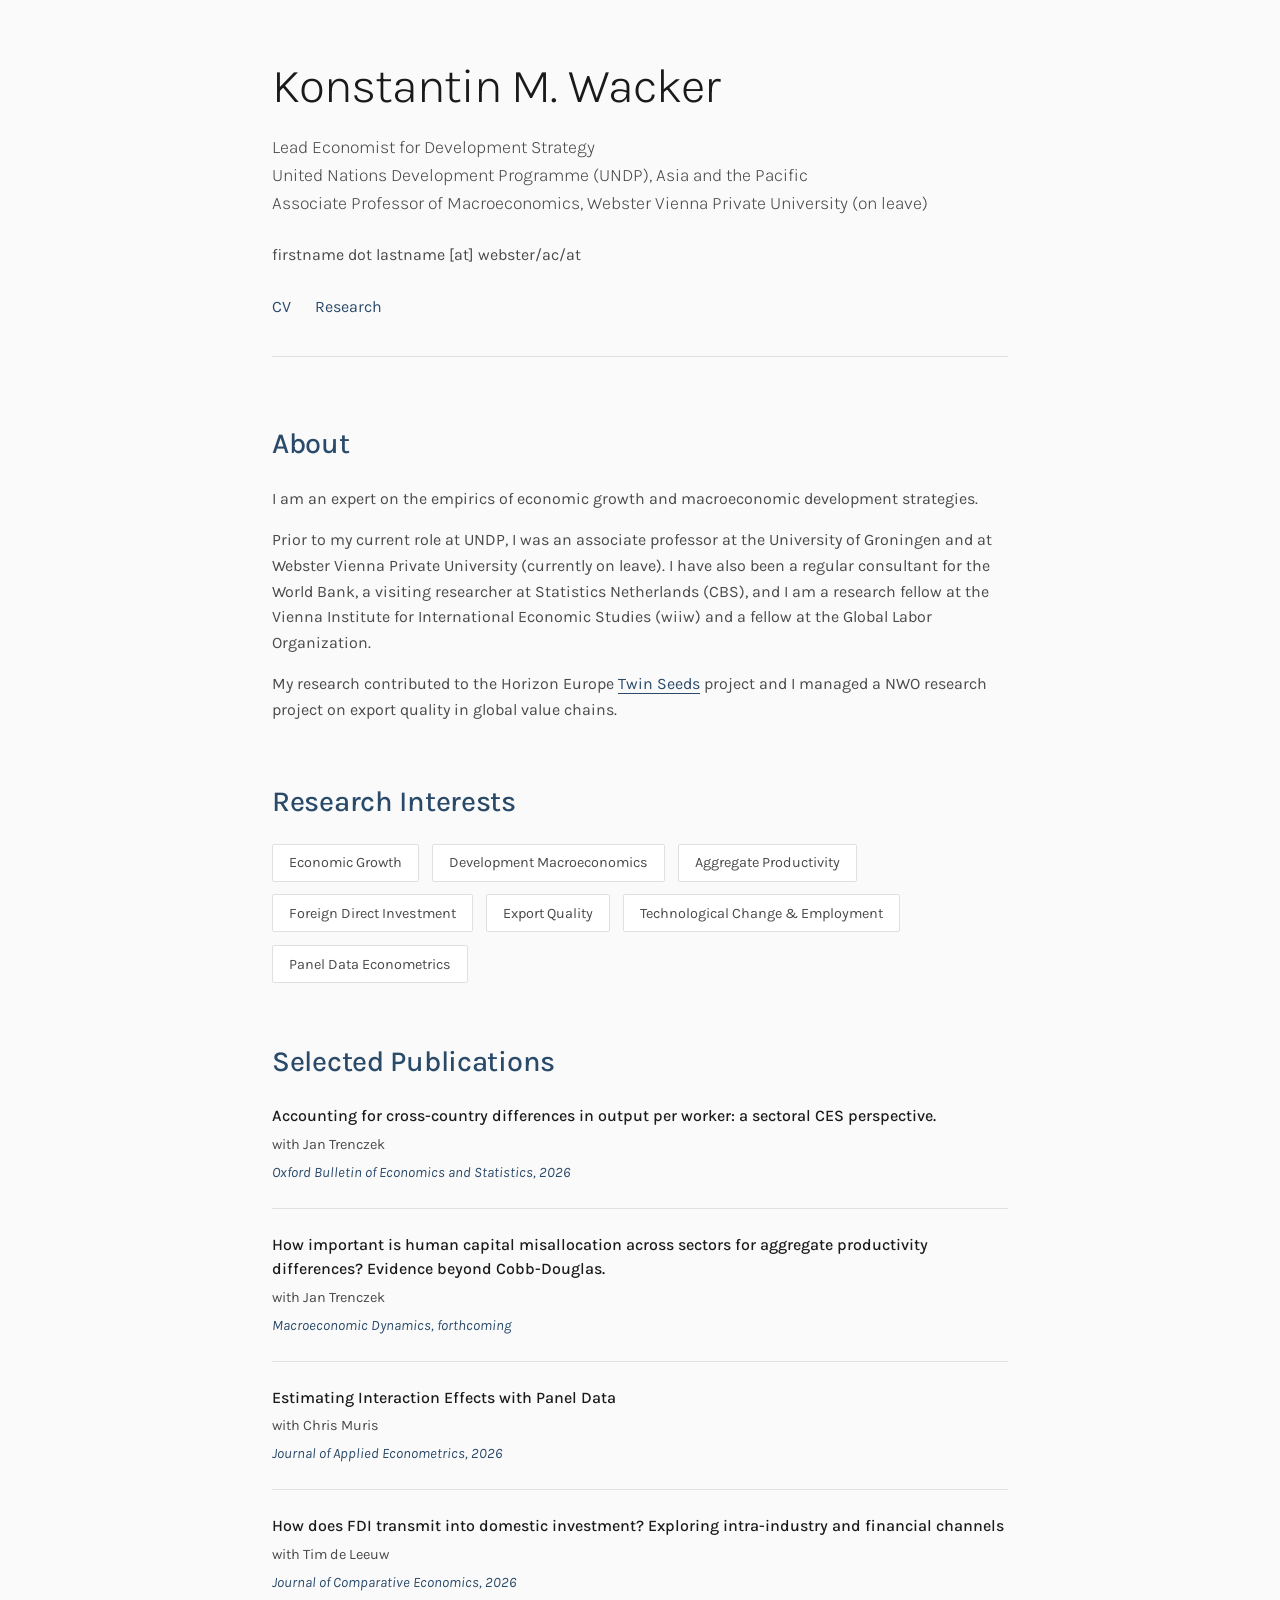
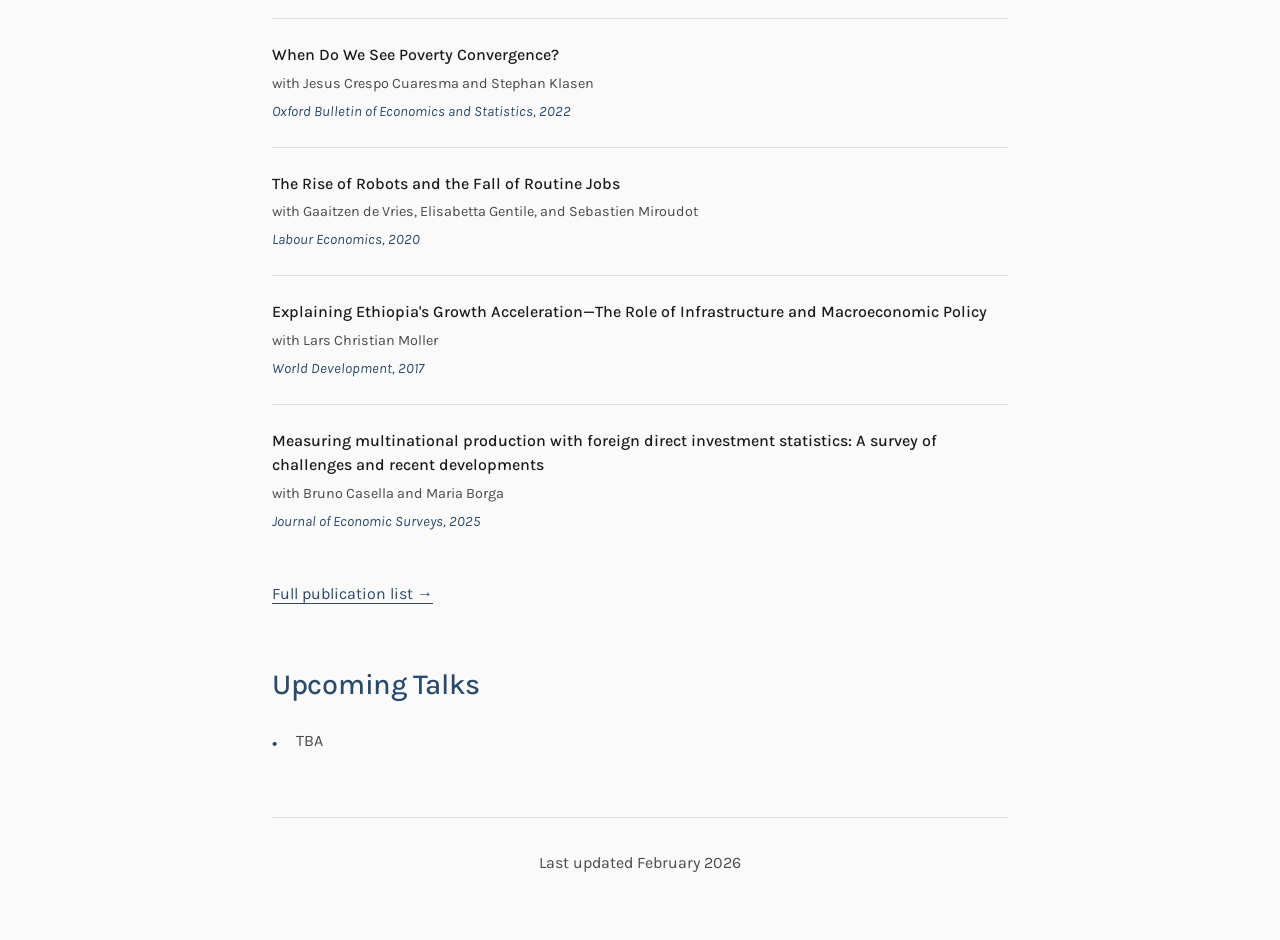
==== index.html @ 900f0b7d "Add files via upload" ====
<!DOCTYPE html>
<html lang="en">
<head>
    <meta charset="UTF-8">
    <meta name="viewport" content="width=device-width, initial-scale=1.0">
    <title>Konstantin M. Wacker</title>
    <link rel="preconnect" href="https://fonts.googleapis.com">
    <link rel="preconnect" href="https://fonts.gstatic.com" crossorigin>
    <link href="https://fonts.googleapis.com/css2?family=Cormorant+Garamond:wght@300;400;600&family=Karla:wght@300;400;500&display=swap" rel="stylesheet">
    <link rel="stylesheet" href="style.css">
</head>
<body>
    <div class="container">
        <header>
            <h1><a href="index.html">Konstantin M. Wacker</a></h1>
            <p class="subtitle">Lead Economist for Development Strategy <br>
            United Nations Development Programme (UNDP), Asia and the Pacific <br>
            Associate Professor of Macroeconomics, Webster Vienna Private University (on leave) </p>
            <div class="contact">
               <p>firstname dot lastname [at] webster/ac/at</p>
            </div>
            <div class="nav-links">
                <a href="https://drive.google.com/file/d/1jr-Sk6DHHPywopRSo8R8QzsmvuwrAc0S/view" target="_blank">CV</a>
                <a href="research.html">Research</a>
            </div>
        </header>

        <section>
            <h2>About</h2>
            <p> I am an expert on the empirics of economic growth and macroeconomic development strategies.</p>

            <p> Prior to my current role at UNDP, I was an associate professor at the University of Groningen and at Webster Vienna Private University (currently on leave). I have also been a regular consultant for the World Bank, a visiting researcher at Statistics Netherlands (CBS), and I am a research fellow at the Vienna Institute for International Economic Studies (wiiw) and a fellow at the Global Labor Organization.</p>

            <p>My research contributed to the Horizon Europe <a class="text-link" href="https://twinseeds.eu/" target="_blank">Twin Seeds</a> project and I managed a NWO research project on export quality in global value chains.</p>
        </section>

        <section>
            <h2>Research Interests</h2>
            <div class="research-interests">
                <a class="tag" href="research.html#growth">Economic Growth</a>
                <a class="tag" href="research.html#growth">Development Macroeconomics</a>
                <a class="tag" href="research.html#growth">Aggregate Productivity</a>
                <a class="tag" href="research.html#fdi">Foreign Direct Investment</a>
                <a class="tag" href="research.html#export">Export Quality</a>
                <a class="tag" href="research.html#growth">Technological Change &amp; Employment</a>
                <a class="tag" href="research.html#econometrics">Panel Data Econometrics</a>
            </div>
        </section>

        <section>
            <h2>Selected Publications</h2>
            <ul class="publications">
                <li>
                    <a class="pub-link" href="https://doi.org/10.1111/obes.70021" target="_blank" rel="noopener noreferrer">
                        <div class="pub-title">Accounting for cross-country differences in output per worker: a sectoral CES perspective.</div>
                        <div class="pub-authors">with Jan Trenczek</div>
                        <div class="pub-venue">Oxford Bulletin of Economics and Statistics, 2026</div>
                    </a>
                </li>
                <li>
                    <a class="pub-link" href="https://doi.org/10.1017/S1365100526101345" target="_blank" rel="noopener noreferrer">
                        <div class="pub-title">How important is human capital misallocation across sectors for aggregate productivity differences? Evidence beyond Cobb-Douglas.</div>
                        <div class="pub-authors">with Jan Trenczek</div>
                        <div class="pub-venue">Macroeconomic Dynamics, forthcoming</div>
                    </a>
                </li>
                <li>
                    <a class="pub-link" href="https://doi.org/10.1002/jae.70040" target="_blank" rel="noopener noreferrer">
                        <div class="pub-title">Estimating Interaction Effects with Panel Data</div>
                        <div class="pub-authors">with Chris Muris</div>
                        <div class="pub-venue">Journal of Applied Econometrics, 2026</div>
                    </a>
                </li>
                <li>
                    <a class="pub-link" href="https://doi.org/10.1016/j.jce.2026.01.004" target="_blank" rel="noopener noreferrer">
                        <div class="pub-title">How does FDI transmit into domestic investment? Exploring intra-industry and financial channels</div>
                        <div class="pub-authors">with Tim de Leeuw</div>
                        <div class="pub-venue">Journal of Comparative Economics, 2026</div>
                    </a>
                </li>
                <li>
                    <div class="pub-title">When Do We See Poverty Convergence?</div>
                    <div class="pub-authors">with Jesus Crespo Cuaresma and Stephan Klasen</div>
                    <div class="pub-venue">Oxford Bulletin of Economics and Statistics, 2022</div>
                </li>
                <li>
                    <div class="pub-title">The Rise of Robots and the Fall of Routine Jobs</div>
                    <div class="pub-authors">with Gaaitzen de Vries, Elisabetta Gentile, and Sebastien Miroudot</div>
                    <div class="pub-venue">Labour Economics, 2020</div>
                </li>
                <li>
                    <div class="pub-title">Explaining Ethiopia's Growth Acceleration—The Role of Infrastructure and Macroeconomic Policy</div>
                    <div class="pub-authors">with Lars Christian Moller</div>
                    <div class="pub-venue">World Development, 2017</div>
                </li>
                <li>
                    <div class="pub-title">Measuring multinational production with foreign direct investment statistics: A survey of challenges and recent developments</div>
                    <div class="pub-authors">with Bruno Casella and Maria Borga</div>
                    <div class="pub-venue">Journal of Economic Surveys, 2025</div>
                </li>
            </ul>
            <p style="margin-top: 1.5rem;"><a class="text-link" href="research.html">Full publication list →</a></p>
        </section>

        <section>
            <h2>Upcoming Talks</h2>
            <ul class="talks-list">
                <li>TBA</li>
            </ul>
        </section>

        <footer>
            <p>Last updated February 2026</p>
        </footer>
    </div>
</body>
</html>
---- style.css ----
:root {
    --color-text: #1a1a1a;
    --color-text-light: #4a4a4a;
    --color-accent: #2a4a6a;
    --color-border: #e0e0e0;
    --color-bg: #fafafa;
    --font-sans: 'Karla', sans-serif;
}

* { margin: 0; padding: 0; box-sizing: border-box; }

html { scroll-behavior: smooth; }

body {
    font-family: var(--font-sans);
    color: var(--color-text);
    line-height: 1.6;
    background: var(--color-bg);
    overflow-x: hidden;
}

.container {
    max-width: 800px;
    margin: 0 auto;
    padding: 3rem 2rem;
    animation: fadeIn 0.8s ease-out;
}

@keyframes fadeIn {
    from { opacity: 0; transform: translateY(20px); }
    to { opacity: 1; transform: translateY(0); }
}
@keyframes slideDown {
    from { opacity: 0; transform: translateY(-30px); }
    to { opacity: 1; transform: translateY(0); }
}
@keyframes fadeInUp {
    from { opacity: 0; transform: translateY(30px); }
    to { opacity: 1; transform: translateY(0); }
}

header {
    margin-bottom: 4rem;
    padding-bottom: 2rem;
    border-bottom: 1px solid var(--color-border);
    animation: slideDown 0.8s ease-out 0.2s both;
}

h1 {
    font-size: 3rem;
    font-weight: 300;
    letter-spacing: -0.02em;
    margin-bottom: 0.5rem;
}

h1 a { color: inherit; text-decoration: none; }

.subtitle {
    font-size: 1.1rem;
    font-weight: 300;
    color: var(--color-text-light);
    margin-bottom: 1.5rem;
}

.contact {
    font-size: 0.95rem;
    color: var(--color-text-light);
    line-height: 1.8;
}

section {
    margin-bottom: 3.5rem;
    animation: fadeInUp 0.8s ease-out both;
    scroll-margin-top: 2rem;
}
section:nth-child(2) { animation-delay: 0.3s; }
section:nth-child(3) { animation-delay: 0.4s; }
section:nth-child(4) { animation-delay: 0.5s; }
section:nth-child(5) { animation-delay: 0.6s; }

h2 {
    font-size: 1.8rem;
    font-weight: 500;
    margin-bottom: 1.2rem;
    color: var(--color-accent);
    letter-spacing: -0.01em;
}

p {
    margin-bottom: 1rem;
    color: var(--color-text-light);
    font-size: 1rem;
}

.text-link {
    color: var(--color-accent);
    text-decoration: none;
    border-bottom: 1px solid var(--color-accent);
}

.research-interests {
    display: flex;
    flex-wrap: wrap;
    gap: 0.8rem;
    margin-top: 1rem;
}

.tag {
    padding: 0.4rem 1rem;
    background: white;
    border: 1px solid var(--color-border);
    border-radius: 2px;
    font-size: 0.9rem;
    color: var(--color-text-light);
    text-decoration: none;
    transition: all 0.3s ease;
}
.tag:hover {
    border-color: var(--color-accent);
    color: var(--color-accent);
    transform: translateY(-2px);
}

.publications { list-style: none; }

.publications li {
    margin-bottom: 1.5rem;
    padding-bottom: 1.5rem;
    border-bottom: 1px solid var(--color-border);
    transition: transform 0.3s ease;
}
.publications li:last-child { border-bottom: none; }
.publications li:hover { transform: translateX(5px); }

.pub-link { text-decoration: none; color: inherit; display: block; }
.pub-title { font-weight: 500; color: var(--color-text); margin-bottom: 0.3rem; line-height: 1.5; }
.pub-authors { font-size: 0.9rem; color: var(--color-text-light); margin-bottom: 0.3rem; }
.pub-venue { font-size: 0.9rem; color: var(--color-accent); font-style: italic; }

.talks-list { list-style: none; }
.talks-list li {
    margin-bottom: 1rem;
    padding-left: 1.5rem;
    position: relative;
    color: var(--color-text-light);
}
.talks-list li::before {
    content: "•";
    position: absolute;
    left: 0;
    color: var(--color-accent);
    font-size: 1.2rem;
    line-height: 1.6;
}

.nav-links {
    display: flex;
    gap: 1.5rem;
    margin-top: 1.5rem;
    flex-wrap: wrap;
}
.nav-links a {
    color: var(--color-accent);
    text-decoration: none;
    font-weight: 400;
    padding-bottom: 2px;
    border-bottom: 2px solid transparent;
    transition: border-color 0.3s ease;
}
.nav-links a:hover,
.nav-links a.active { border-bottom-color: var(--color-accent); }

footer {
    margin-top: 4rem;
    padding-top: 2rem;
    border-top: 1px solid var(--color-border);
    text-align: center;
    font-size: 0.85rem;
    color: var(--color-text-light);
    opacity: 0;
    animation: fadeIn 0.8s ease-out 0.8s both;
}

@media (max-width: 768px) {
    h1 { font-size: 2.2rem; }
    .container { padding: 2rem 1.5rem; }
}

::selection { background: var(--color-accent); color: white; }
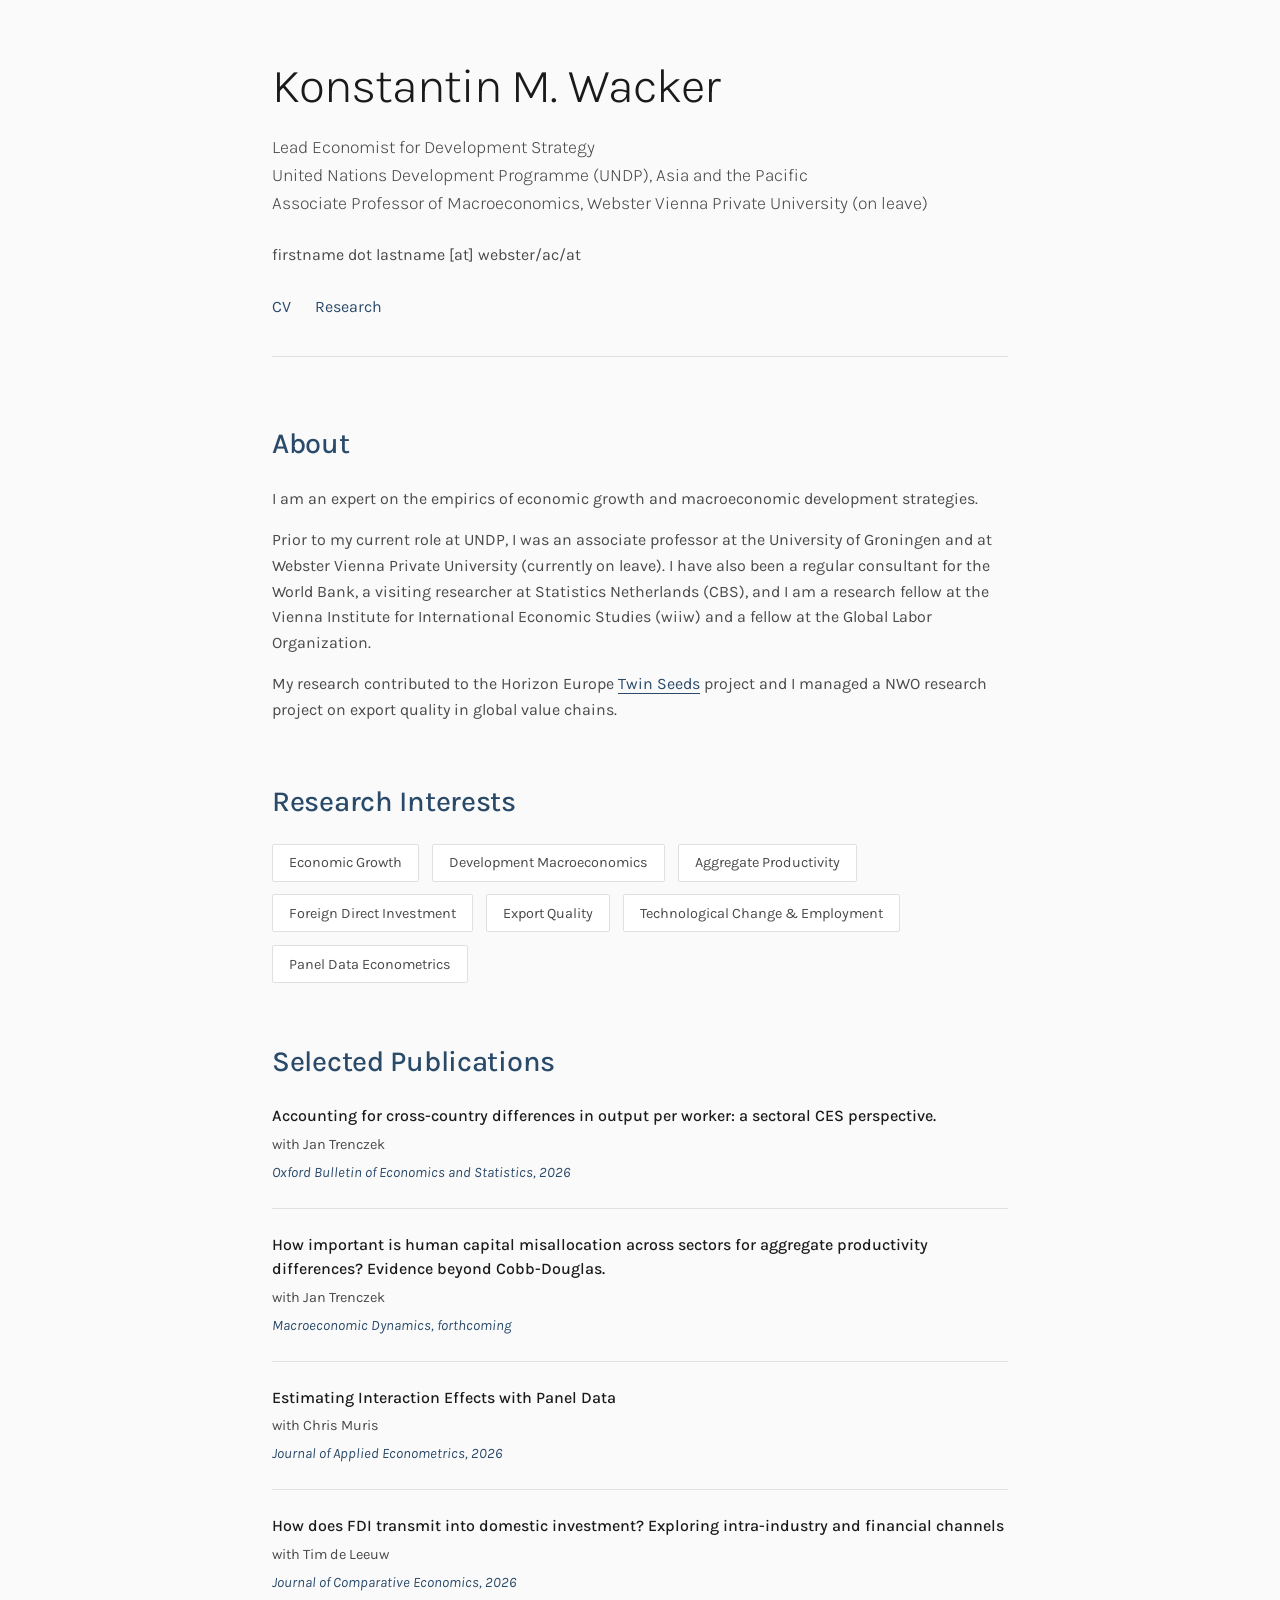
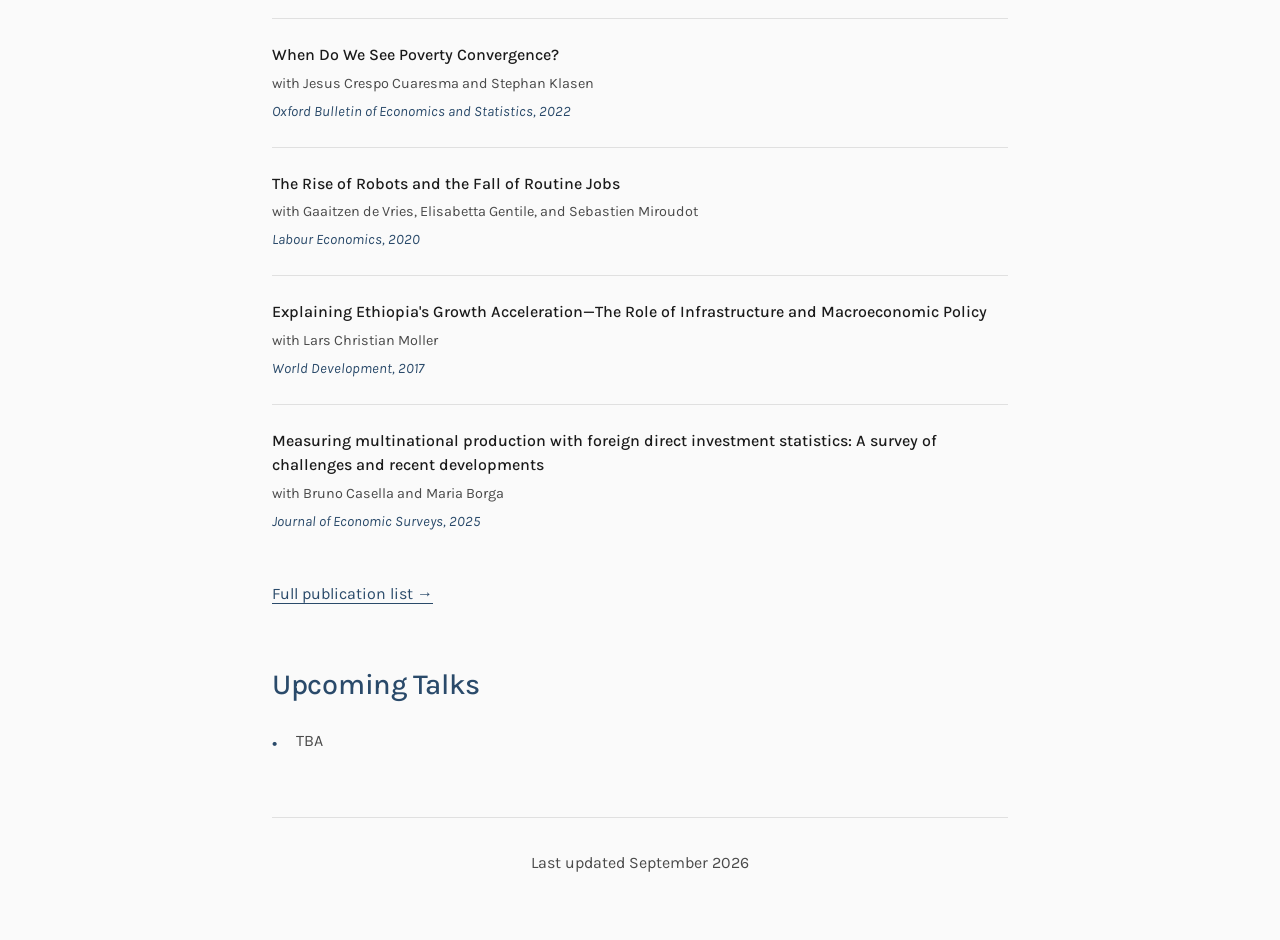
==== commit 6144d222: "Update index.html" ====
--- a/index.html
+++ b/index.html
@@ -3,7 +3,24 @@
 <head>
     <meta charset="UTF-8">
     <meta name="viewport" content="width=device-width, initial-scale=1.0">
-    <title>Konstantin M. Wacker</title>
+    <title>Konstantin M. Wacker – Economist, UNDP Asia and the Pacific</title>
+    <meta name="description" content="Konstantin M. Wacker is Lead Economist for Development Strategy at UNDP Asia and the Pacific and associate professor of macroeconomics (on leave). Research on economic growth, productivity, FDI, and export upgrading.">
+    <link rel="canonical" href="https://kmwacker.github.io/">
+    <script type="application/ld+json">
+    {
+      "@context": "https://schema.org",
+      "@type": "Person",
+      "name": "Konstantin M. Wacker",
+      "jobTitle": "Lead Economist for Development Strategy",
+      "affiliation": [{"@type": "Organization", "name": "United Nations Development Programme"}],
+      "url": "https://kmwacker.github.io/",
+      "sameAs": [
+        "https://scholar.google.com/citations?user=xV6srDwAAAAJ",
+        "https://ideas.repec.org/f/pwa432.html",
+        "https://www.linkedin.com/in/konstantin-m-wacker-8817b07b/"
+      ]
+    }
+    </script>
     <link rel="preconnect" href="https://fonts.googleapis.com">
     <link rel="preconnect" href="https://fonts.gstatic.com" crossorigin>
     <link href="https://fonts.googleapis.com/css2?family=Cormorant+Garamond:wght@300;400;600&family=Karla:wght@300;400;500&display=swap" rel="stylesheet">
@@ -38,7 +55,7 @@
             <h2>Research Interests</h2>
             <div class="research-interests">
                 <a class="tag" href="research.html#growth">Economic Growth</a>
-                <a class="tag" href="research.html#growth">Development Macroeconomics</a>
+                <a class="tag" href="research.html#development">Development Macroeconomics</a>
                 <a class="tag" href="research.html#growth">Aggregate Productivity</a>
                 <a class="tag" href="research.html#fdi">Foreign Direct Investment</a>
                 <a class="tag" href="research.html#export">Export Quality</a>
@@ -110,7 +127,7 @@
         </section>
 
         <footer>
-            <p>Last updated February 2026</p>
+            <p>Last updated September 2026</p>
         </footer>
     </div>
 </body>
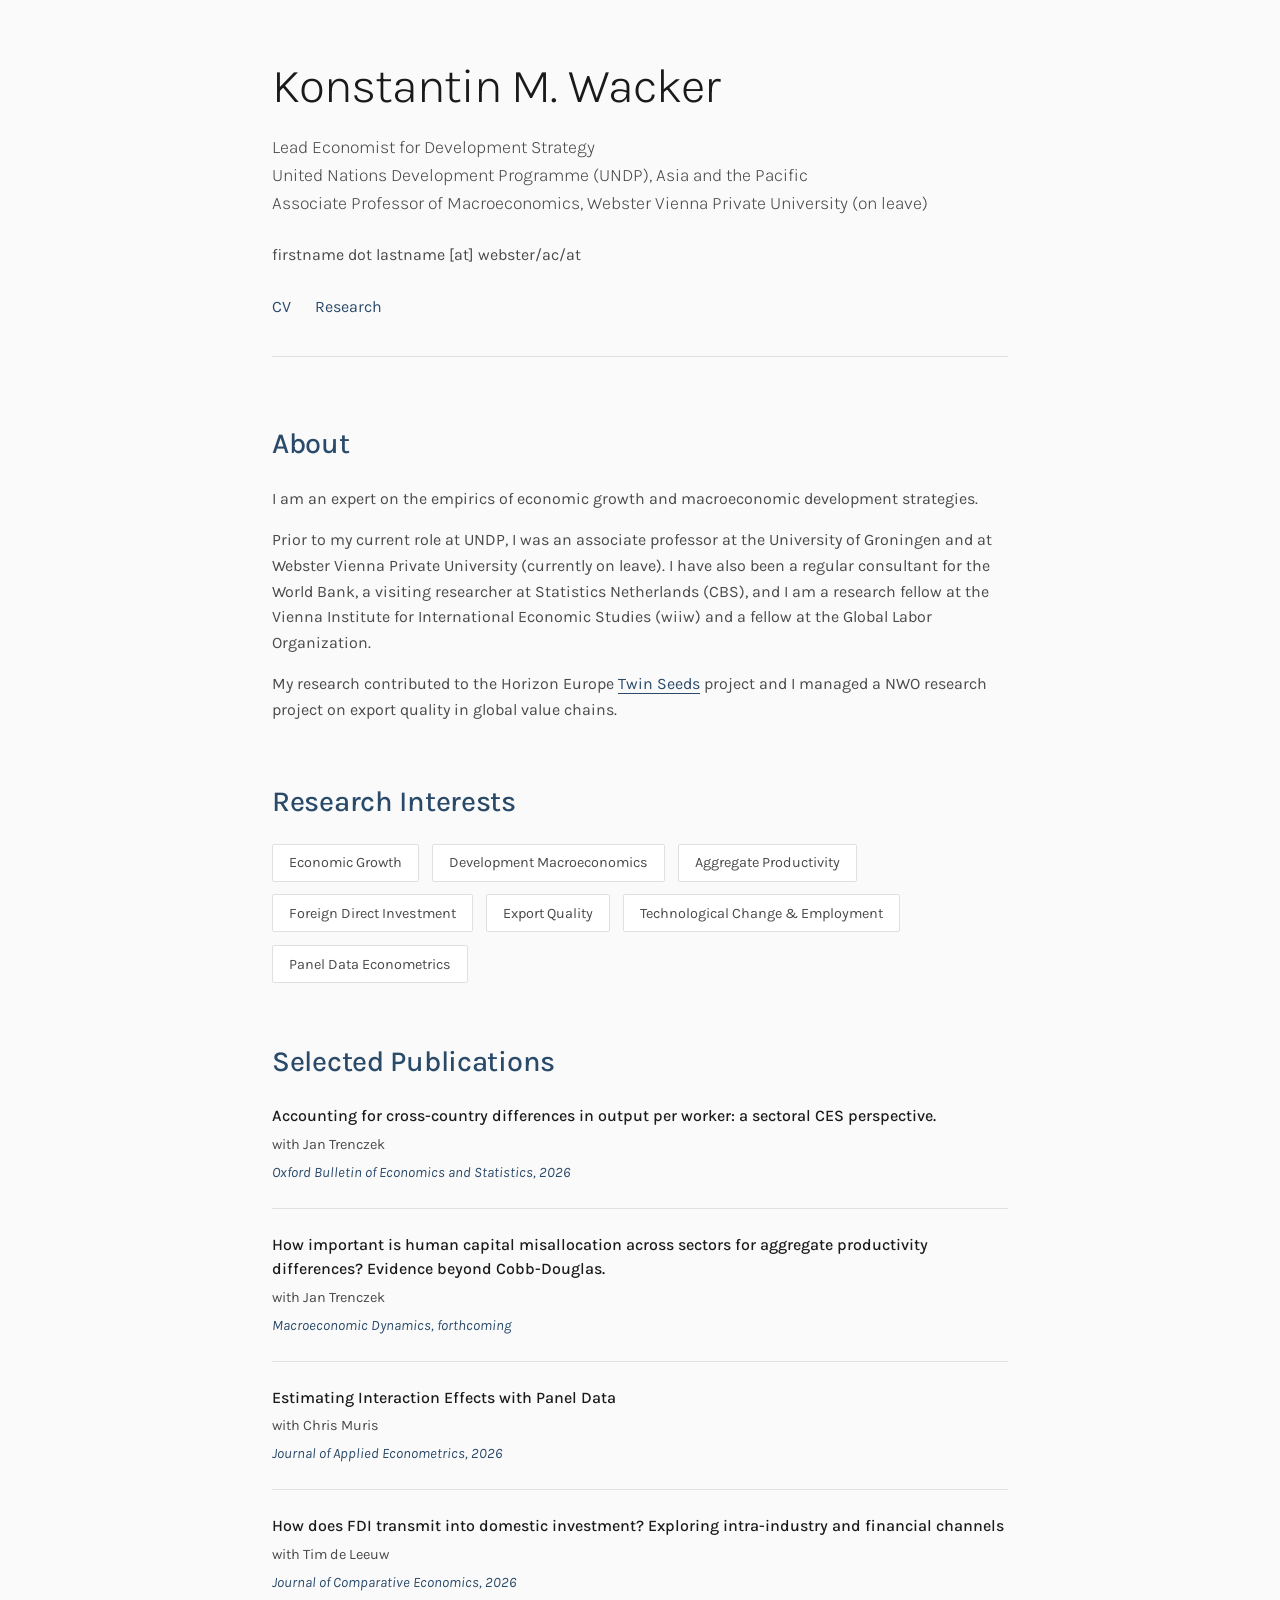
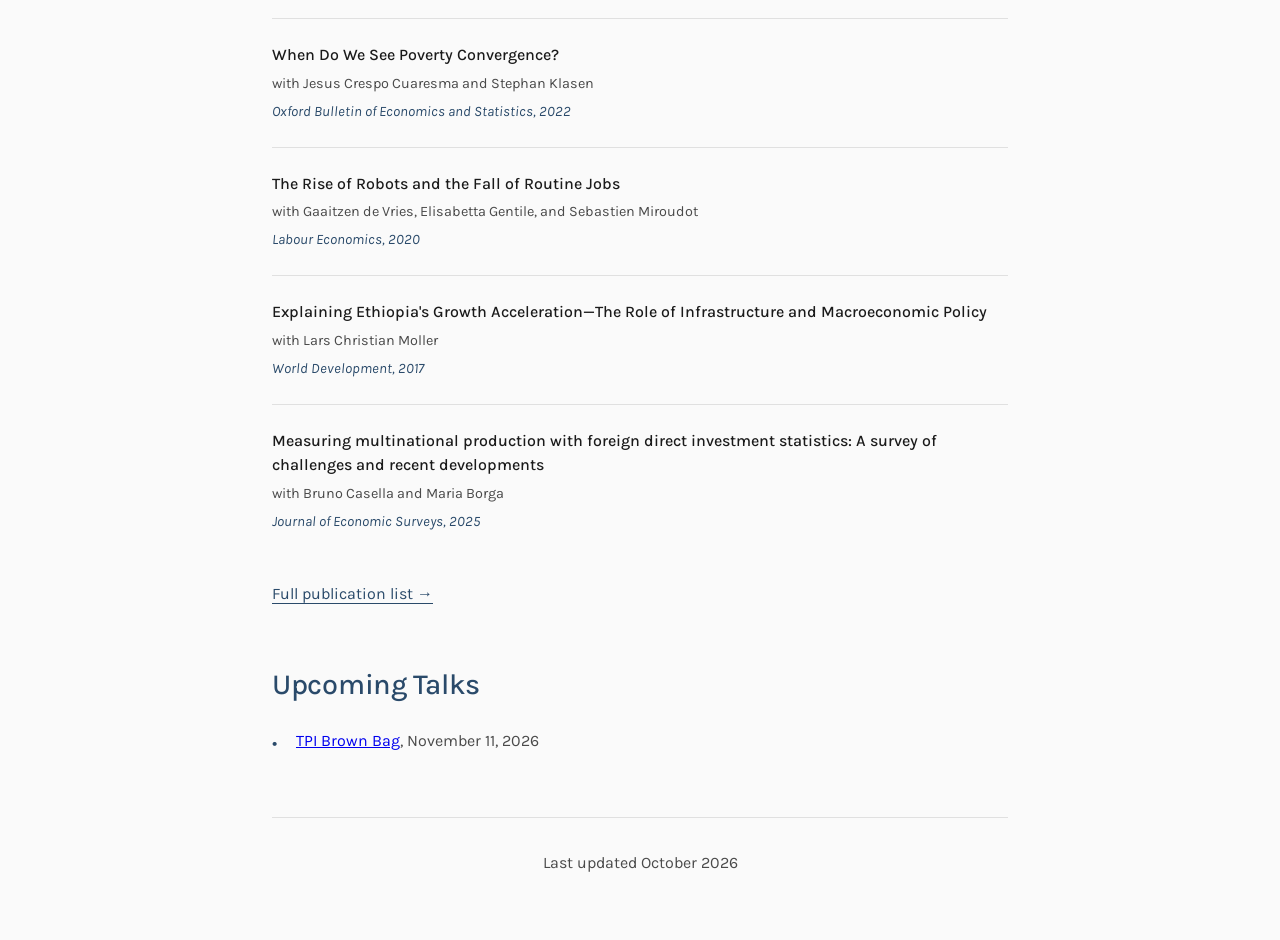
==== commit dac1e515: "Update index.html TPI Seminar added" ====
--- a/index.html
+++ b/index.html
@@ -37,7 +37,7 @@
                <p>firstname dot lastname [at] webster/ac/at</p>
             </div>
             <div class="nav-links">
-                <a href="https://drive.google.com/file/d/1jr-Sk6DHHPywopRSo8R8QzsmvuwrAc0S/view" target="_blank">CV</a>
+                <a href="https://drive.google.com/file/d/1jRJlkNNOuVMirMTmuC6CUBL2VsnS1lGZ/view" target="_blank">CV</a>
                 <a href="research.html">Research</a>
             </div>
         </header>
@@ -122,12 +122,12 @@
         <section>
             <h2>Upcoming Talks</h2>
             <ul class="talks-list">
-                <li>TBA</li>
+                <li> <a href="https://www.productivity.ac.uk/news/brown-bags-are-back/" target="_blank">TPI Brown Bag</a>, November 11, 2026 </li>
             </ul>
         </section>
 
         <footer>
-            <p>Last updated September 2026</p>
+            <p>Last updated October 2026</p>
         </footer>
     </div>
 </body>
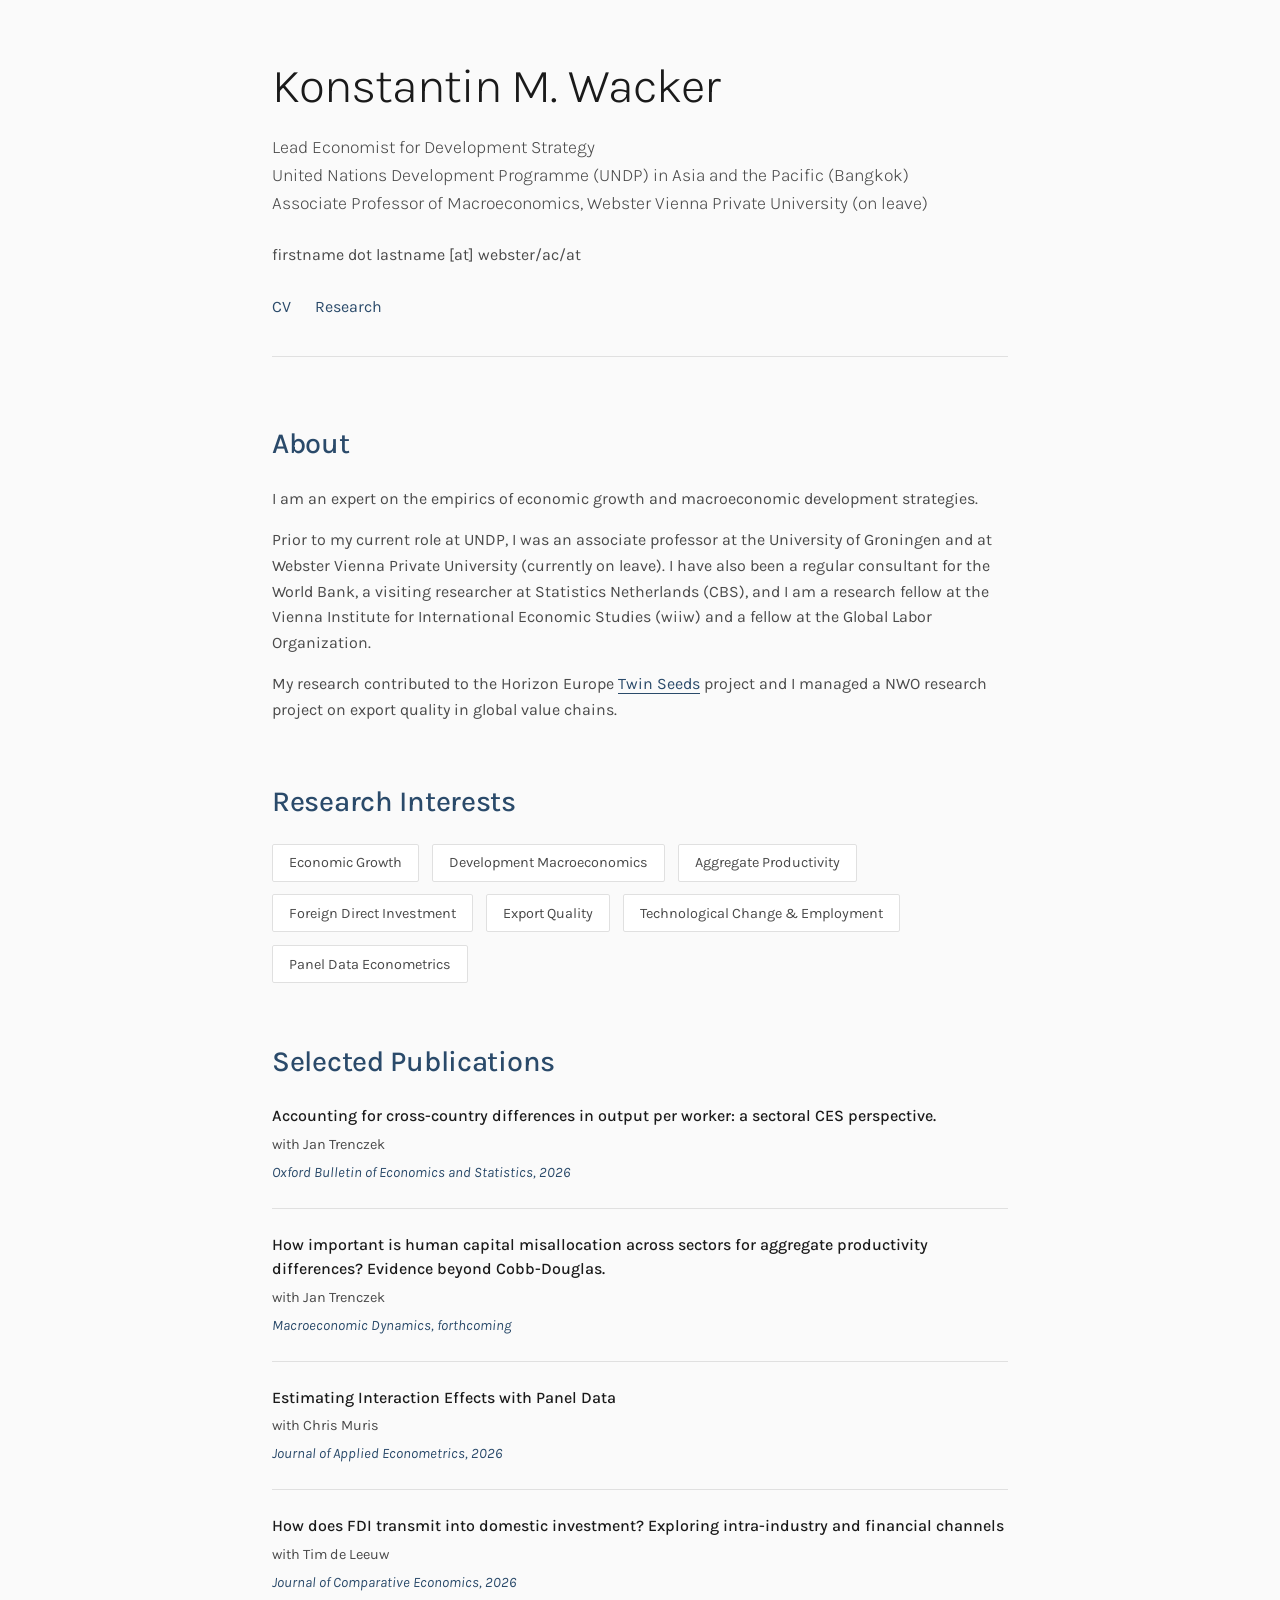
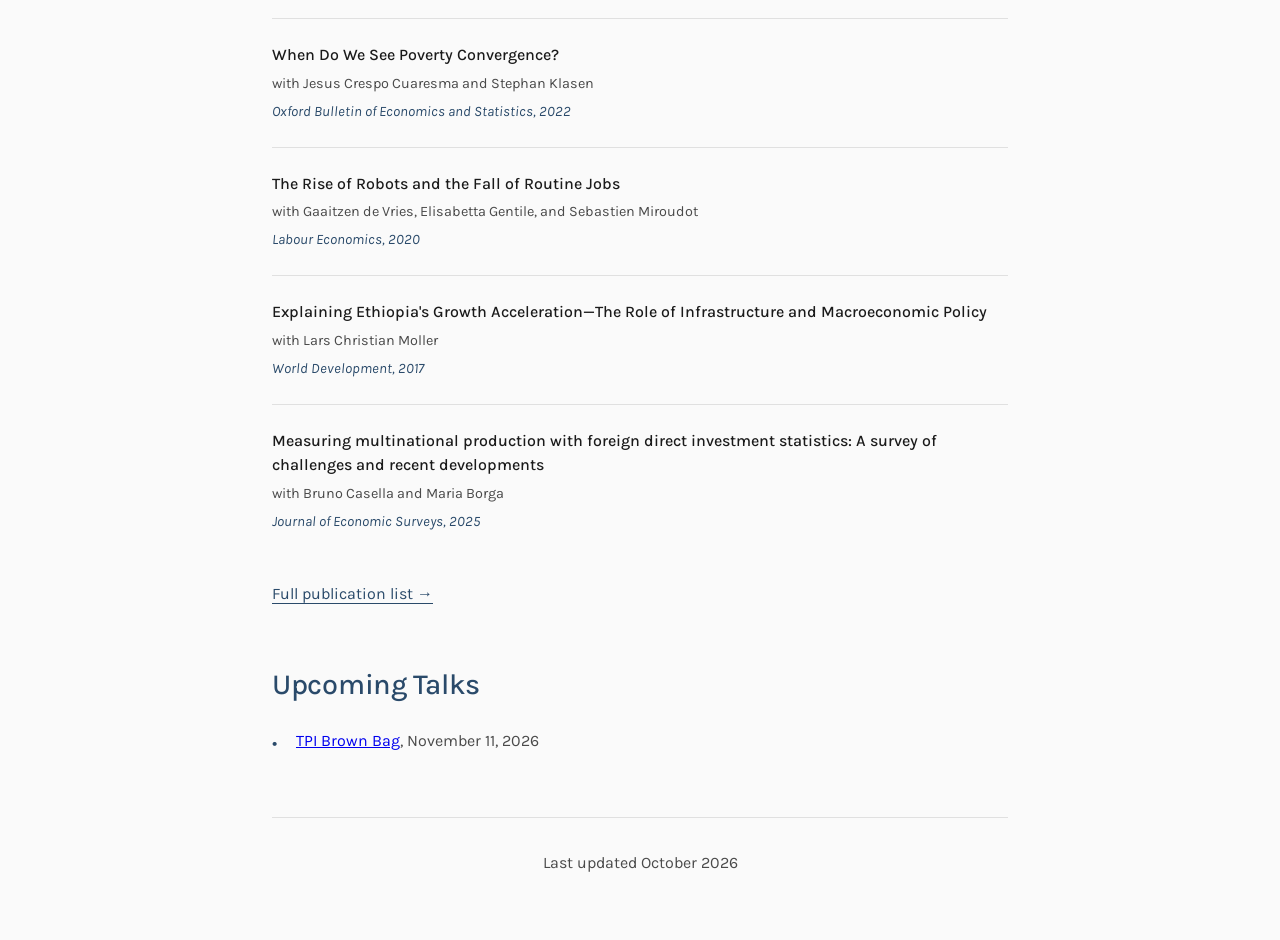
==== commit e08508f6: "Update index.html UNDP assignment details" ====
--- a/index.html
+++ b/index.html
@@ -3,7 +3,7 @@
 <head>
     <meta charset="UTF-8">
     <meta name="viewport" content="width=device-width, initial-scale=1.0">
-    <title>Konstantin M. Wacker – Economist, UNDP Asia and the Pacific</title>
+    <title>Konstantin M. Wacker – Lead Economist, UNDP Asia and the Pacific</title>
     <meta name="description" content="Konstantin M. Wacker is Lead Economist for Development Strategy at UNDP Asia and the Pacific and associate professor of macroeconomics (on leave). Research on economic growth, productivity, FDI, and export upgrading.">
     <link rel="canonical" href="https://kmwacker.github.io/">
     <script type="application/ld+json">
@@ -31,7 +31,7 @@
         <header>
             <h1><a href="index.html">Konstantin M. Wacker</a></h1>
             <p class="subtitle">Lead Economist for Development Strategy <br>
-            United Nations Development Programme (UNDP), Asia and the Pacific <br>
+            United Nations Development Programme (UNDP) in Asia and the Pacific (Bangkok) <br>
             Associate Professor of Macroeconomics, Webster Vienna Private University (on leave) </p>
             <div class="contact">
                <p>firstname dot lastname [at] webster/ac/at</p>
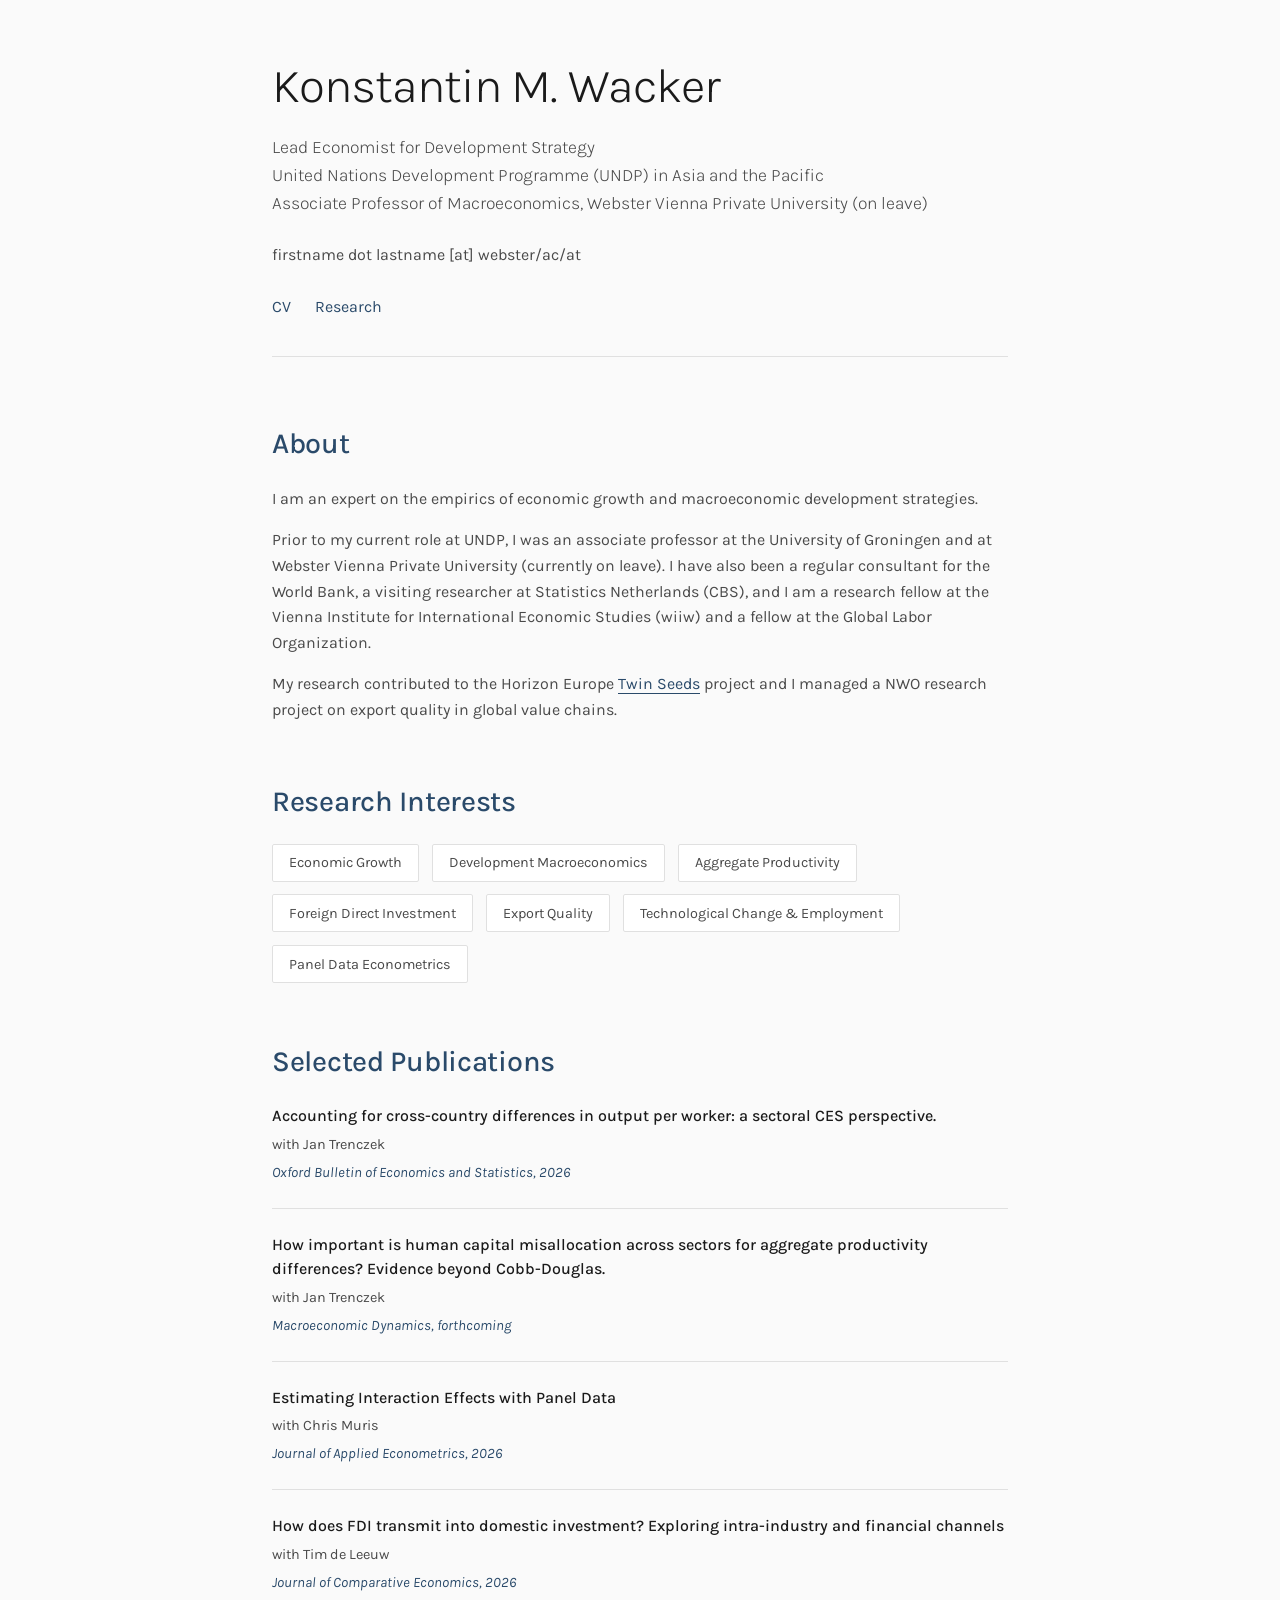
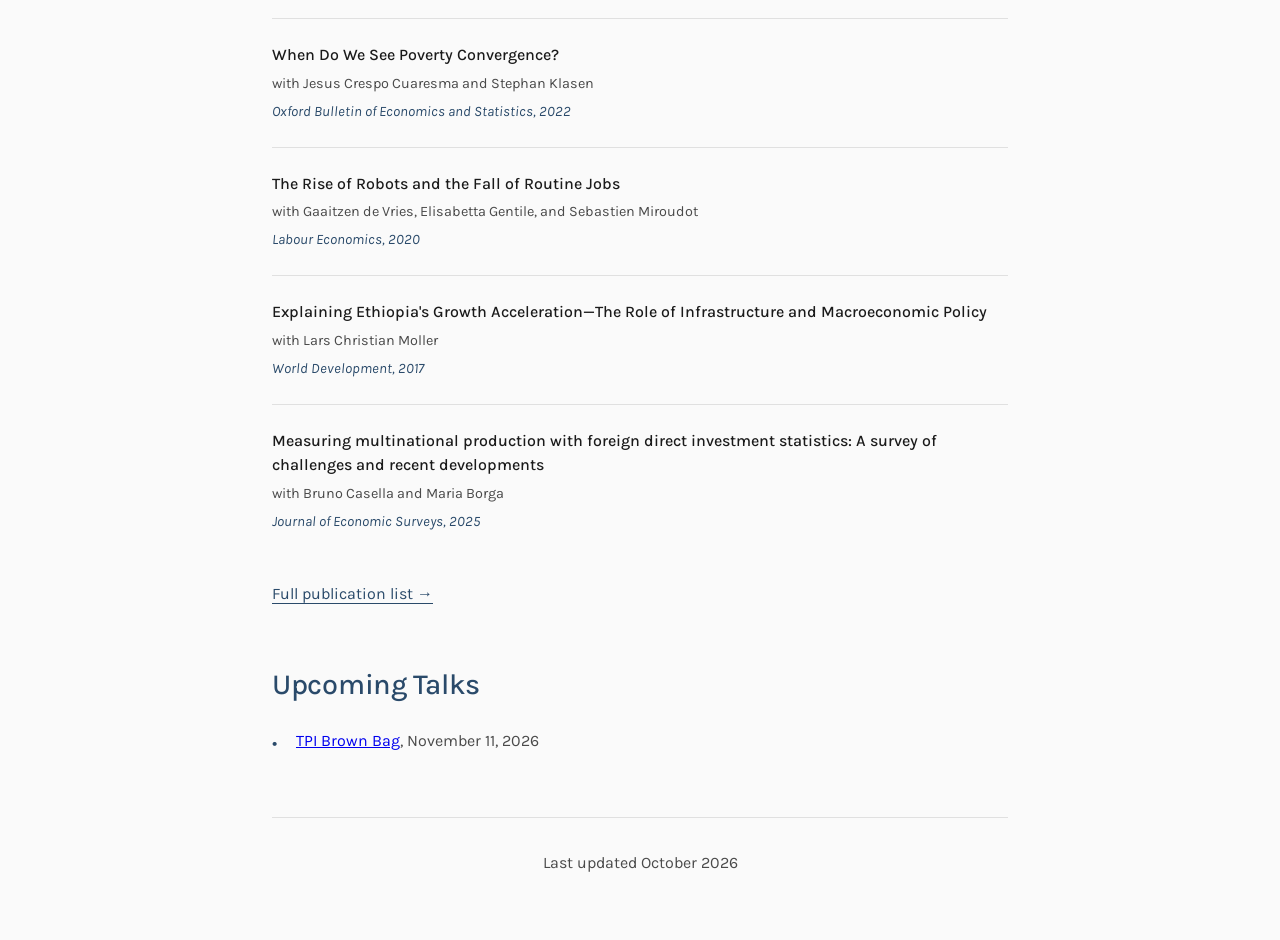
==== commit f53f2d6f: "Update index.html bkk deleted" ====
--- a/index.html
+++ b/index.html
@@ -31,7 +31,7 @@
         <header>
             <h1><a href="index.html">Konstantin M. Wacker</a></h1>
             <p class="subtitle">Lead Economist for Development Strategy <br>
-            United Nations Development Programme (UNDP) in Asia and the Pacific (Bangkok) <br>
+            United Nations Development Programme (UNDP) in Asia and the Pacific <br>
             Associate Professor of Macroeconomics, Webster Vienna Private University (on leave) </p>
             <div class="contact">
                <p>firstname dot lastname [at] webster/ac/at</p>
